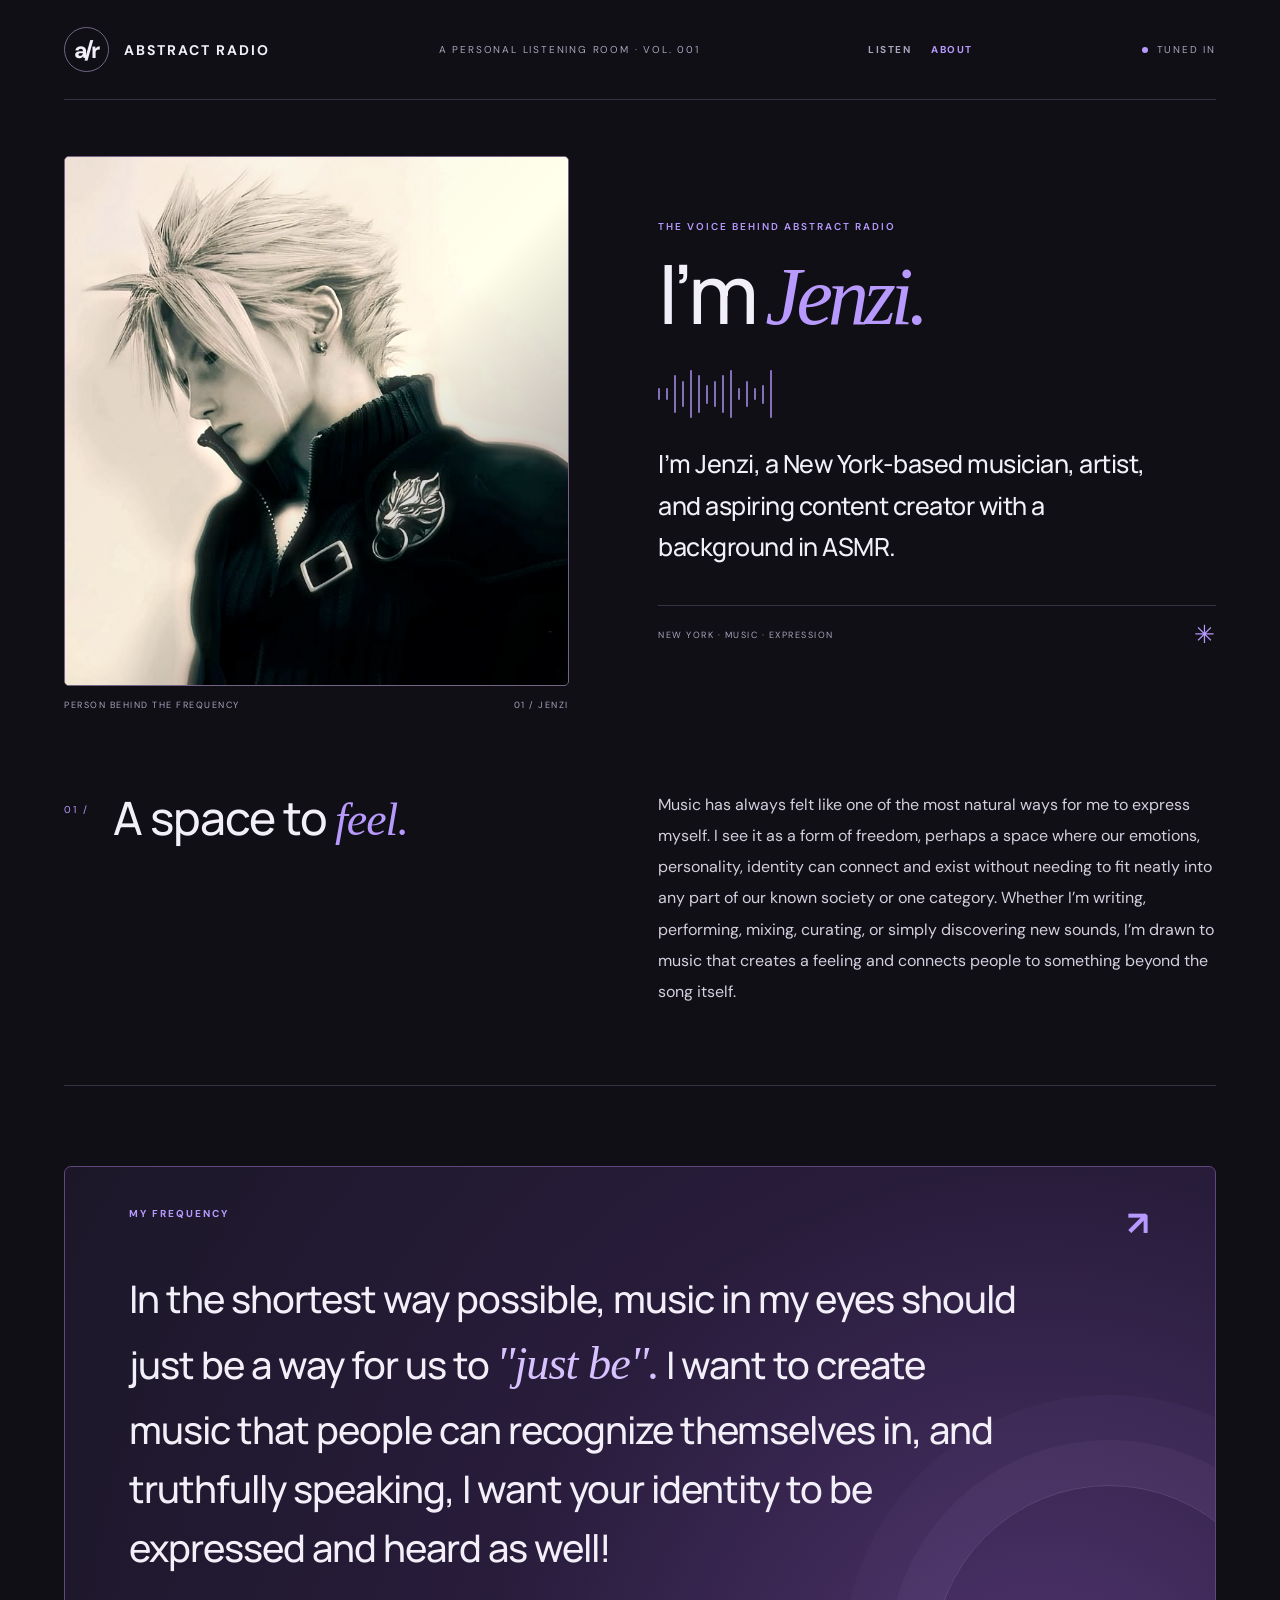
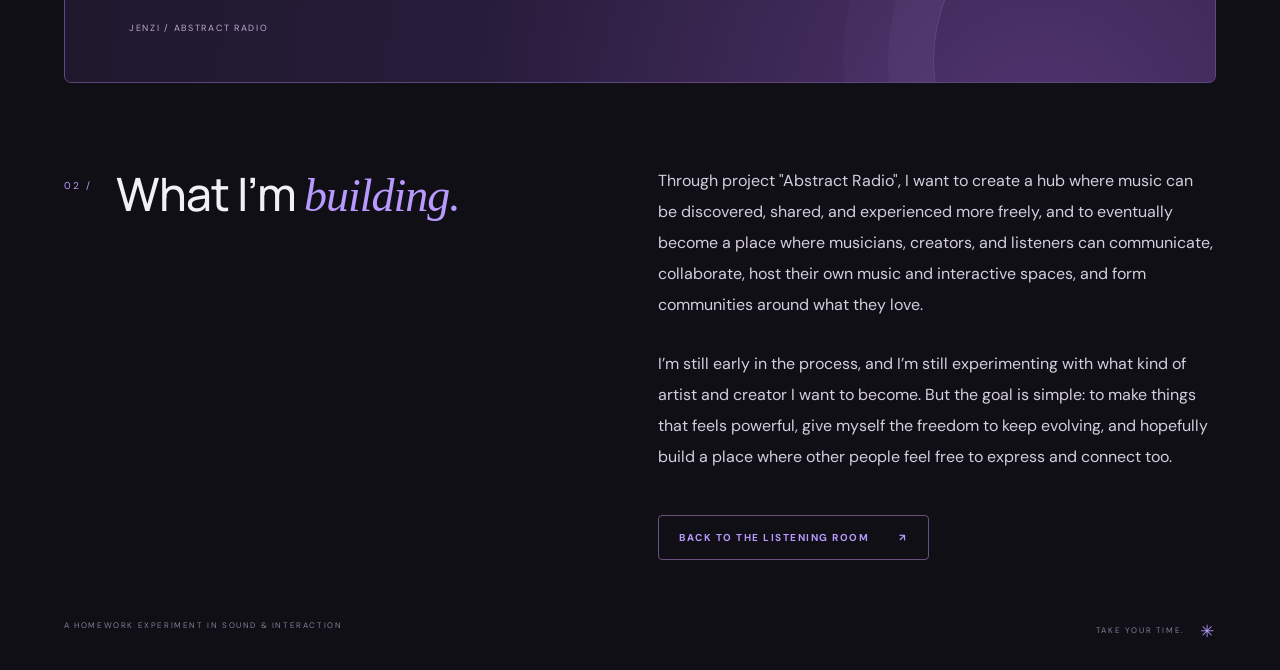
==== site/about.html @ b354b1f5 "Add Jenzi About page and update homepage motto" ====
<!doctype html>
<html lang="en">
<head>
  <meta charset="UTF-8">
  <meta name="viewport" content="width=device-width,initial-scale=1">
  <meta name="theme-color" content="#100f16">
  <meta name="description" content="Meet Jenzi, the New York-based musician and creator behind Abstract Radio.">
  <title>About Jenzi — Abstract Radio</title>
  <link rel="stylesheet" href="./styles.css">
  <link rel="stylesheet" href="./about.css">
</head>
<body>
  <header>
    <a class="brand" href="./" aria-label="Abstract Radio home"><span class="brand-mark">a/r</span> ABSTRACT RADIO</a>
    <span class="edition">A PERSONAL LISTENING ROOM · VOL. 001</span>
    <nav class="site-nav" aria-label="Main navigation"><a href="./">LISTEN</a><a href="./about.html" aria-current="page">ABOUT</a></nav>
    <span class="live"><i></i> TUNED IN</span>
  </header>
  <main class="about-main">
    <section class="about-hero" aria-labelledby="about-title">
      <div class="portrait-panel">
        <div class="portrait-image"><img src="./images/jenzi-portrait.jpg" alt="Stylized portrait selected by Jenzi" width="736" height="736"><span class="portrait-glow" aria-hidden="true"></span></div>
        <div class="portrait-caption"><span>PERSON BEHIND THE FREQUENCY</span><span>01 / JENZI</span></div>
      </div>
      <div class="about-opening">
        <p class="eyebrow">THE VOICE BEHIND ABSTRACT RADIO</p>
        <h1 id="about-title">I’m <em>Jenzi.</em></h1>
        <div class="frequency-line" aria-hidden="true"><span></span><span></span><span></span><span></span><span></span><span></span><span></span><span></span><span></span><span></span><span></span><span></span><span></span><span></span><span></span></div>
        <p class="lead">I’m Jenzi, a New York-based musician, artist, and aspiring content creator with a background in ASMR.</p>
        <div class="opening-meta"><span>NEW YORK · MUSIC · EXPRESSION</span><span class="orbit" aria-hidden="true">✳</span></div>
      </div>
    </section>

    <section class="story-grid" aria-labelledby="story-title">
      <div class="section-index"><span class="index-number">01 /</span><h2 id="story-title">A space to <em>feel.</em></h2></div>
      <div class="story-copy"><p>Music has always felt like one of the most natural ways for me to express myself. I see it as a form of freedom, perhaps a space where our emotions, personality, identity can connect and exist without needing to fit neatly into any part of our known society or one category. Whether I’m writing, performing, mixing, curating, or simply discovering new sounds, I’m drawn to music that creates a feeling and connects people to something beyond the song itself.</p></div>
    </section>

    <section class="manifesto" aria-label="What music means to me">
      <div class="manifesto-head"><span>MY FREQUENCY</span><span aria-hidden="true">↗</span></div>
      <p>In the shortest way possible, music in my eyes should just be a way for us to <span class="quote-highlight">"just be".</span> I want to create music that people can recognize themselves in, and truthfully speaking, I want your identity to be expressed and heard as well!</p>
      <span class="manifesto-foot">JENZI / ABSTRACT RADIO</span>
    </section>

    <section class="story-grid next-chapter" aria-labelledby="vision-title">
      <div class="section-index"><span class="index-number">02 /</span><h2 id="vision-title">What I’m <em>building.</em></h2></div>
      <div class="story-copy">
        <p>Through project "Abstract Radio", I want to create a hub where music can be discovered, shared, and experienced more freely, and to eventually become a place where musicians, creators, and listeners can communicate, collaborate, host their own music and interactive spaces, and form communities around what they love.</p>
        <p>I’m still early in the process, and I’m still experimenting with what kind of artist and creator I want to become. But the goal is simple: to make things that feels powerful, give myself the freedom to keep evolving, and hopefully build a place where other people feel free to express and connect too.</p>
        <a class="return-link" href="./">BACK TO THE LISTENING ROOM <span aria-hidden="true">↗</span></a>
      </div>
    </section>
  </main>
  <footer><span>A HOMEWORK EXPERIMENT IN SOUND & INTERACTION</span><span>TAKE YOUR TIME. <span class="footer-star">✳</span></span></footer>
</body>
</html>
---- site/styles.css ----
@import url('https://fonts.googleapis.com/css2?family=DM+Sans:wght@400;500;600;700&family=Manrope:wght@400;500;600;700;800&display=swap');
:root{color-scheme:dark;--bg:#100f16;--panel:#1b1926;--line:#373245;--muted:#aaa4bc;--ink:#f2eff8;--accent:#b89aff;font-family:"DM Sans",sans-serif;background:var(--bg);color:var(--ink)}
*{box-sizing:border-box}body{margin:0}button,a,input{-webkit-tap-highlight-color:transparent}button{font:inherit;cursor:pointer}button:focus-visible,a:focus-visible,input:focus-visible{outline:2px solid var(--accent);outline-offset:4px}
header{height:100px;margin:0 5%;display:flex;align-items:center;justify-content:space-between;border-bottom:1px solid var(--line);gap:20px}.brand{display:flex;align-items:center;gap:15px;color:var(--ink);text-decoration:none;font-size:14px;letter-spacing:2px;font-weight:700}.brand-mark{font-size:23px;letter-spacing:-3px;border:1px solid #716582;border-radius:50%;width:45px;height:45px;display:grid;place-items:center;padding-right:3px}.edition,.live{font-size:10px;letter-spacing:1.8px;color:var(--muted)}.live{display:flex;align-items:center;gap:9px}.live i,.signal i{height:6px;width:6px;background:var(--accent);border-radius:50%;display:inline-block}
main{max-width:1280px;margin:auto;padding:55px 5% 0}.intro{display:flex;align-items:end;justify-content:space-between;margin-bottom:44px;gap:25px}.eyebrow{font-size:10px;letter-spacing:2px;font-weight:600;color:var(--muted);margin:0 0 15px}h1{font-family:Manrope,sans-serif;font-size:clamp(32px,4.1vw,56px);font-weight:500;letter-spacing:-2.5px;margin:0}h1 em{font-family:Georgia,serif;color:var(--accent);font-weight:400}.intro-copy{font-size:12px;line-height:1.9;color:var(--muted);margin:0 0 3px}.listening-room{display:grid;grid-template-columns:1fr 1fr;gap:8%;align-items:start}
.player-shell{position:relative;overflow:hidden;border:1px solid #514461;border-radius:5px;aspect-ratio:1.18;background:radial-gradient(circle at 70% 10%,#3c2d59,#211b30 52%,#14131e);padding:25px;display:flex;flex-direction:column;justify-content:space-between}.player-top,.player-bottom{display:flex;justify-content:space-between;align-items:center;gap:12px;line-height:1.8;font-size:8px;letter-spacing:2px;color:#e9ddff}.player-top>span:last-child{font-size:34px;line-height:1}.player-bottom{color:#c2b2d8;letter-spacing:1.1px}.signal{display:inline-flex;align-items:center;gap:8px;color:var(--accent)}.youtube-frame{width:100%;aspect-ratio:16/9;border:1px solid #685780;border-radius:4px;overflow:hidden;background:#09080d;box-shadow:0 24px 50px #09071088}.youtube-frame iframe{display:block;width:100%;height:100%;border:0}
.track-heading{display:flex;justify-content:space-between;align-items:center;padding-top:25px;gap:12px}.track-heading .eyebrow{font-size:8px;margin-bottom:9px}h2{font-family:Manrope,sans-serif;font-weight:500;letter-spacing:-1px;margin:0;font-size:29px}.track-heading p:last-child{font-size:11px;color:var(--muted);margin:9px 0 0}.track-number{font-family:Georgia,serif;font-style:italic;font-size:53px;color:#655577;flex:none}.collection-head{display:flex;justify-content:space-between;align-items:center;margin:5px 0 30px;gap:10px}.collection-head .eyebrow{margin:0}.pill{border:1px solid #5b4c73;border-radius:30px;padding:7px 10px;font-size:8px;letter-spacing:1px;color:var(--accent)}.collection-copy{color:var(--muted);font-size:12px;line-height:1.8;margin:16px 0 27px}
.youtube-picks{display:grid;gap:6px}.youtube-pick{display:flex;align-items:center;gap:13px;padding:13px 12px;border:1px solid transparent;background:transparent;border-radius:5px;text-align:left;color:var(--ink);width:100%;transition:background .2s,border-color .2s}.youtube-pick:hover{background:#272235}.youtube-pick.selected{background:#2c243c;border-color:#604b80}.row-number{font-size:10px;color:var(--muted);width:17px;flex:none}.pick-disc{height:45px;width:45px;border-radius:3px;display:grid;place-items:center;flex:none;font:italic 25px Georgia,serif;color:#fff}.pick-joji{background:radial-gradient(circle at 25% 20%,#c9a5c8,#654774 65%,#28223b)}.pick-drake{background:radial-gradient(circle at 28% 20%,#a694d2,#514375 65%,#272137)}.pick-sade{background:radial-gradient(circle at 28% 20%,#c4a2ca,#765478 65%,#33273f)}.pick-copy{flex:1;display:grid;gap:6px;min-width:0}.pick-copy strong{font-size:12px;font-weight:500;white-space:nowrap;overflow:hidden;text-overflow:ellipsis}.pick-copy small{color:var(--muted);font-size:10px;white-space:nowrap;overflow:hidden;text-overflow:ellipsis}.row-play{font-size:16px;color:var(--accent);margin-left:6px}
.youtube-form{margin-top:27px}.youtube-form label{display:block;margin-bottom:10px;font-size:9px;font-weight:700;letter-spacing:1.8px;color:#c0b0d5}.youtube-entry{display:flex;gap:8px}.youtube-entry input{min-width:0;flex:1;background:#14111d;border:1px solid #514362;color:var(--ink);border-radius:5px;padding:12px;font:11px "DM Sans",sans-serif}.youtube-entry input::placeholder{color:#8a7e9c}.youtube-entry button{background:var(--accent);color:#1a1228;border:0;border-radius:5px;padding:0 12px;font-size:10px;font-weight:700;white-space:nowrap}.youtube-entry button:hover{background:#cbb5ff}.youtube-feedback{min-height:17px;margin:9px 0 0;color:var(--muted);font-size:10px}.note{border-top:1px solid var(--line);margin-top:22px;padding-top:18px;display:flex;gap:14px;align-items:center}.note-icon{font-size:35px;color:var(--accent)}.note p{font-size:12px;line-height:1.8;margin:0}.note p span{font-size:10px;color:var(--muted)}
.player-link{margin-top:34px;border:1px solid #443750;background:#1c1828;padding:23px 25px;border-radius:8px;display:flex;align-items:center;justify-content:space-between;gap:16px;font-size:11px;color:var(--muted)}.player-link a{color:var(--accent);text-decoration:none;white-space:nowrap}.player-link a:hover{text-decoration:underline}footer{margin:36px 5% 0;padding:0 0 28px;display:flex;justify-content:space-between;color:#877d98;font-size:8px;letter-spacing:1.6px}.footer-star{color:var(--accent);font-size:17px;vertical-align:middle;margin-left:12px}
@media(min-width:1450px){main{padding-top:65px}.player-shell{max-height:450px}}
@media(max-width:760px){header{height:78px}.edition{display:none}.live{font-size:8px;letter-spacing:.7px}.brand{font-size:11px;gap:9px;letter-spacing:1px}main{padding-top:32px}.intro{display:block;margin-bottom:28px}h1{letter-spacing:-1.5px;font-size:38px}.intro-copy{margin-top:15px}.listening-room{grid-template-columns:1fr;gap:34px}.player-shell{aspect-ratio:1.15;padding:15px}.player-top,.player-bottom{font-size:7px;letter-spacing:1px}.youtube-frame{width:100%}.collection-head{margin-bottom:22px}.youtube-pick{padding:13px}.player-link{padding:18px 15px;flex-wrap:wrap}footer{gap:24px;line-height:1.8;font-size:7px}}
@media(max-width:380px){.player-bottom>span:last-child{display:none}.youtube-entry{flex-direction:column}.youtube-entry button{min-height:40px}}
@media(prefers-reduced-motion:reduce){*{transition:none!important}}

.site-nav{display:flex;align-items:center;gap:20px;white-space:nowrap}.site-nav a{color:var(--muted);text-decoration:none;font-size:10px;font-weight:700;letter-spacing:1.5px;transition:color .2s}.site-nav a:hover,.site-nav a[aria-current="page"]{color:var(--accent)}
@media(max-width:900px){.edition{display:none}}
@media(max-width:760px){header{gap:10px}.site-nav{gap:12px}.site-nav a{font-size:9px;letter-spacing:.8px}.live{display:none}}
---- site/about.css ----
.about-main{padding-top:56px}.about-hero{display:grid;grid-template-columns:minmax(0,.95fr) minmax(0,1.05fr);align-items:center;gap:clamp(32px,7vw,100px)}.portrait-panel{min-width:0}.portrait-image{position:relative;overflow:hidden;aspect-ratio:1/1.05;border-radius:5px;background:#e5ded3;border:1px solid #766486}.portrait-image img{display:block;width:100%;height:100%;object-fit:cover;object-position:center 38%;filter:sepia(.16) contrast(1.03)}.portrait-glow{position:absolute;inset:0;pointer-events:none;background:linear-gradient(135deg,#ad8bd91c,transparent 52%,#1d142d85);mix-blend-mode:multiply}.portrait-caption{display:flex;justify-content:space-between;gap:12px;padding-top:13px;color:var(--muted);font-size:9px;letter-spacing:1.5px}.about-opening{padding:12px 0}.about-opening .eyebrow{color:var(--accent)}.about-opening h1{font-size:clamp(48px,6.4vw,96px);line-height:1.12;letter-spacing:-5px;max-width:650px}.frequency-line{height:52px;display:flex;align-items:center;gap:6px;margin:26px 0 23px;overflow:hidden}.frequency-line span{width:2px;height:12px;background:var(--accent);opacity:.7;border-radius:3px}.frequency-line span:nth-child(3n){height:38px}.frequency-line span:nth-child(4n){height:26px}.frequency-line span:nth-child(5n){height:48px}.frequency-line span:nth-child(7n){height:19px}.about-opening .lead{font-family:Manrope,sans-serif;font-size:clamp(18px,2vw,25px);font-weight:500;line-height:1.65;letter-spacing:-.5px;max-width:520px;margin:0}.opening-meta{display:flex;align-items:center;justify-content:space-between;gap:15px;border-top:1px solid var(--line);margin-top:38px;padding-top:16px;color:var(--muted);font-size:9px;letter-spacing:1.5px}.orbit{color:var(--accent);font-size:25px;line-height:1}
.story-grid{display:grid;grid-template-columns:minmax(0,.95fr) minmax(0,1.05fr);gap:clamp(32px,7vw,100px);padding:78px 0;border-bottom:1px solid var(--line)}.section-index{display:flex;align-items:start;gap:24px}.index-number{color:var(--accent);font-size:10px;letter-spacing:2px;margin-top:14px;white-space:nowrap}.section-index h2{font-size:clamp(28px,3.6vw,46px);line-height:1.24;max-width:350px}.section-index em{font-family:Georgia,serif;color:var(--accent);font-weight:400}.story-copy{max-width:610px}.story-copy p{font-size:clamp(15px,1.25vw,18px);line-height:1.95;color:#d4cede;margin:0}.story-copy p+p{margin-top:27px}
.manifesto{margin-top:80px;position:relative;overflow:hidden;border:1px solid #60477d;border-radius:7px;padding:40px clamp(25px,5vw,65px) 46px;background:radial-gradient(circle at 85% 110%,#50346f,#281c3b 50%,#1b1728 100%)}.manifesto:after{content:"";position:absolute;right:-70px;bottom:-155px;width:350px;height:350px;border:1px solid #a88ac744;border-radius:50%;box-shadow:0 0 0 45px #a88ac711,0 0 0 90px #a88ac70b;pointer-events:none}.manifesto-head{display:flex;justify-content:space-between;color:var(--accent);font-size:10px;letter-spacing:2px;font-weight:700}.manifesto-head span:last-child{font-size:34px;line-height:1}.manifesto p{position:relative;z-index:1;max-width:900px;font-family:Manrope,sans-serif;font-size:clamp(22px,3vw,38px);font-weight:500;line-height:1.55;letter-spacing:-1px;margin:28px 0 38px}.quote-highlight{color:#d7c2ff;font-family:Georgia,serif;font-style:italic;font-size:1.22em}.manifesto-foot{color:#bbaccb;font-size:9px;letter-spacing:1.7px}.next-chapter{border-bottom:0;padding-top:82px;padding-bottom:24px}.return-link{display:inline-flex;gap:30px;margin-top:43px;padding:15px 20px;border:1px solid #67517d;border-radius:4px;color:var(--accent);font-size:10px;letter-spacing:1.5px;font-weight:700;text-decoration:none}.return-link:hover{background:#2c243c}
@media(max-width:760px){.about-main{padding-top:28px}.about-hero,.story-grid{grid-template-columns:1fr;gap:28px}.portrait-image{aspect-ratio:1.18}.about-opening h1{font-size:58px;letter-spacing:-3px}.frequency-line{margin:16px 0}.opening-meta{margin-top:25px}.story-grid{padding:55px 0}.section-index{gap:18px}.index-number{margin-top:8px}.manifesto{margin-top:54px;padding:27px 23px 34px}.manifesto p{margin:25px 0 30px}.next-chapter{padding-top:58px}}
@media(max-width:380px){.about-opening h1{font-size:48px}.portrait-caption{font-size:7px}}
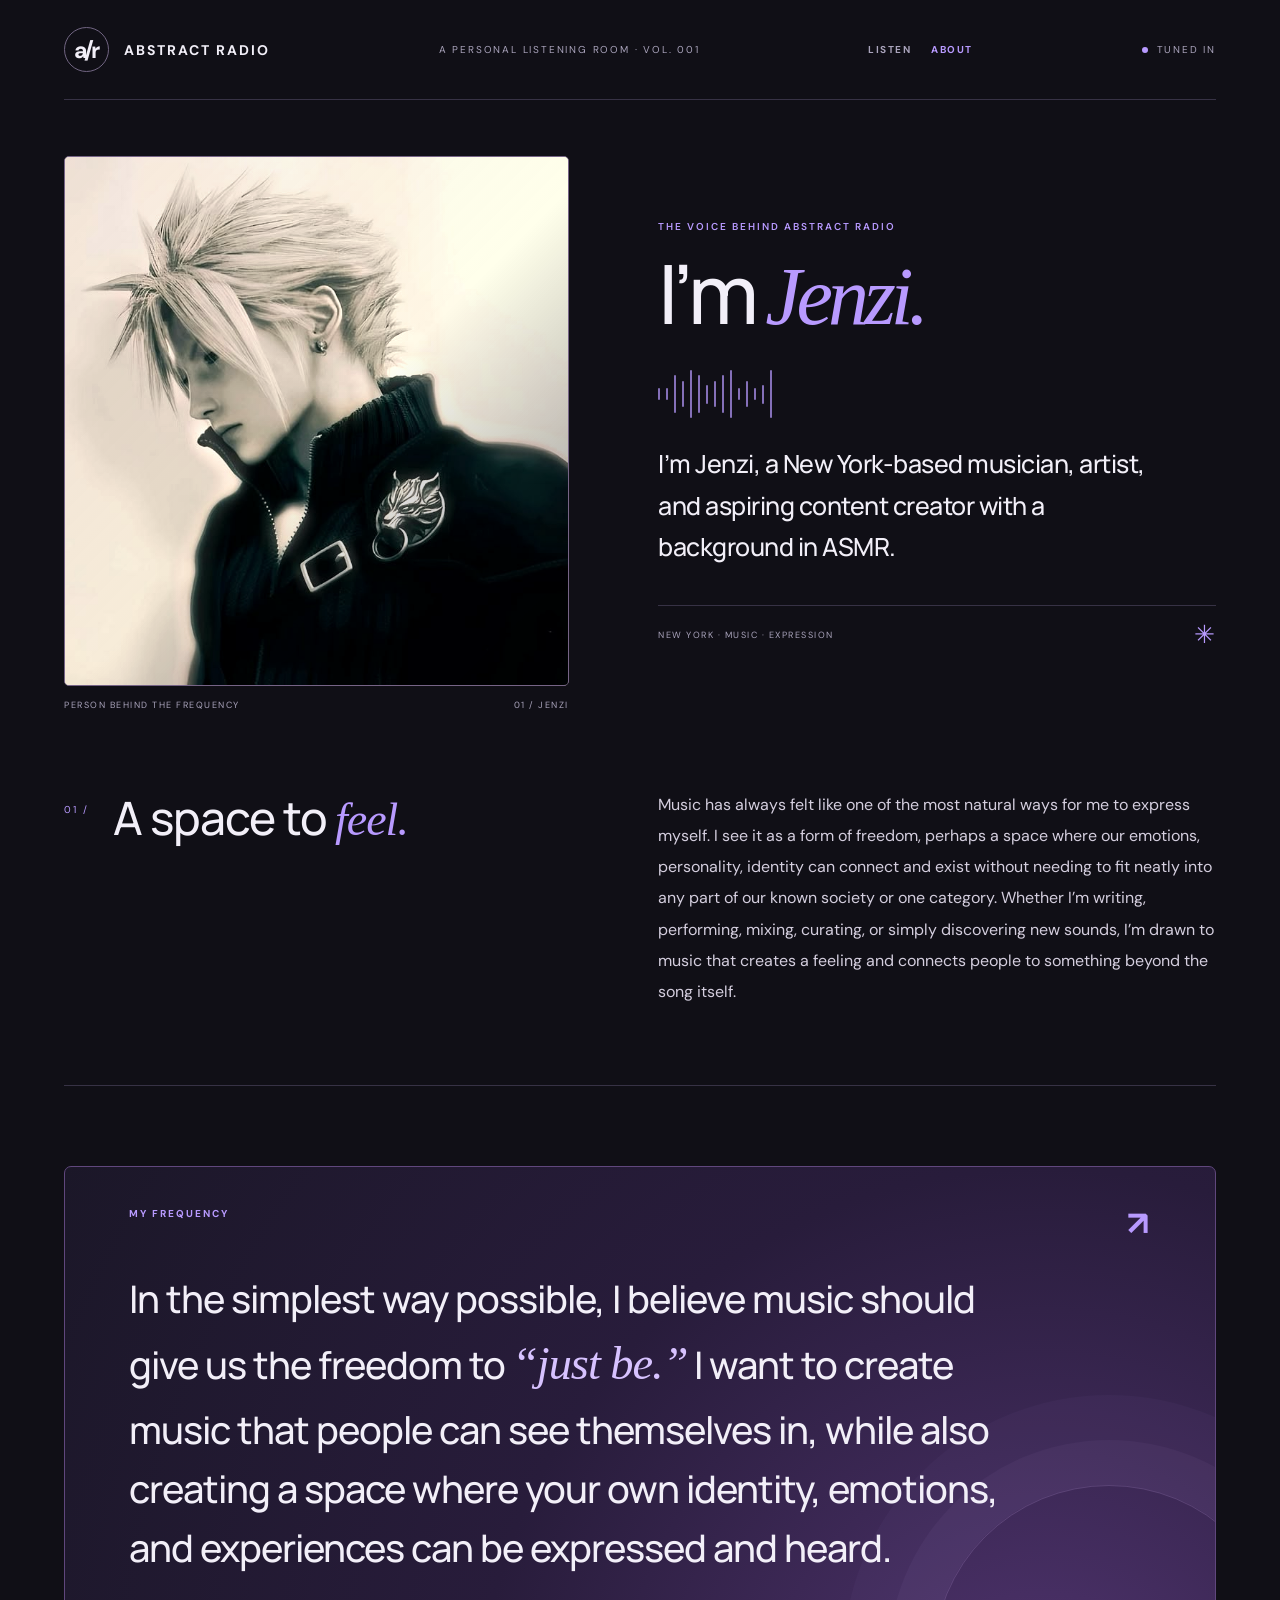
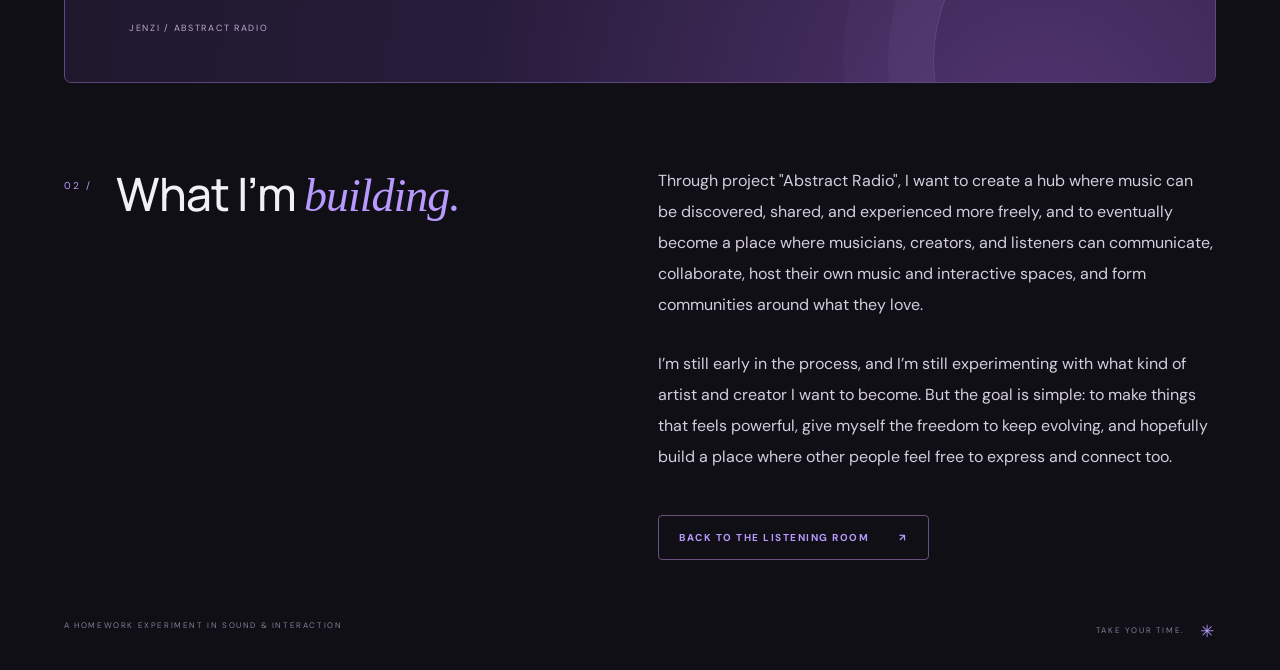
==== commit 6cbc3418: "Revise the just be paragraph on About page" ====
--- a/site/about.html
+++ b/site/about.html
@@ -38,7 +38,7 @@
 
     <section class="manifesto" aria-label="What music means to me">
       <div class="manifesto-head"><span>MY FREQUENCY</span><span aria-hidden="true">↗</span></div>
-      <p>In the shortest way possible, music in my eyes should just be a way for us to <span class="quote-highlight">"just be".</span> I want to create music that people can recognize themselves in, and truthfully speaking, I want your identity to be expressed and heard as well!</p>
+      <p>In the simplest way possible, I believe music should give us the freedom to <span class="quote-highlight"><em>“just be.”</em></span> I want to create music that people can see themselves in, while also creating a space where your own identity, emotions, and experiences can be expressed and heard.</p>
       <span class="manifesto-foot">JENZI / ABSTRACT RADIO</span>
     </section>
 
